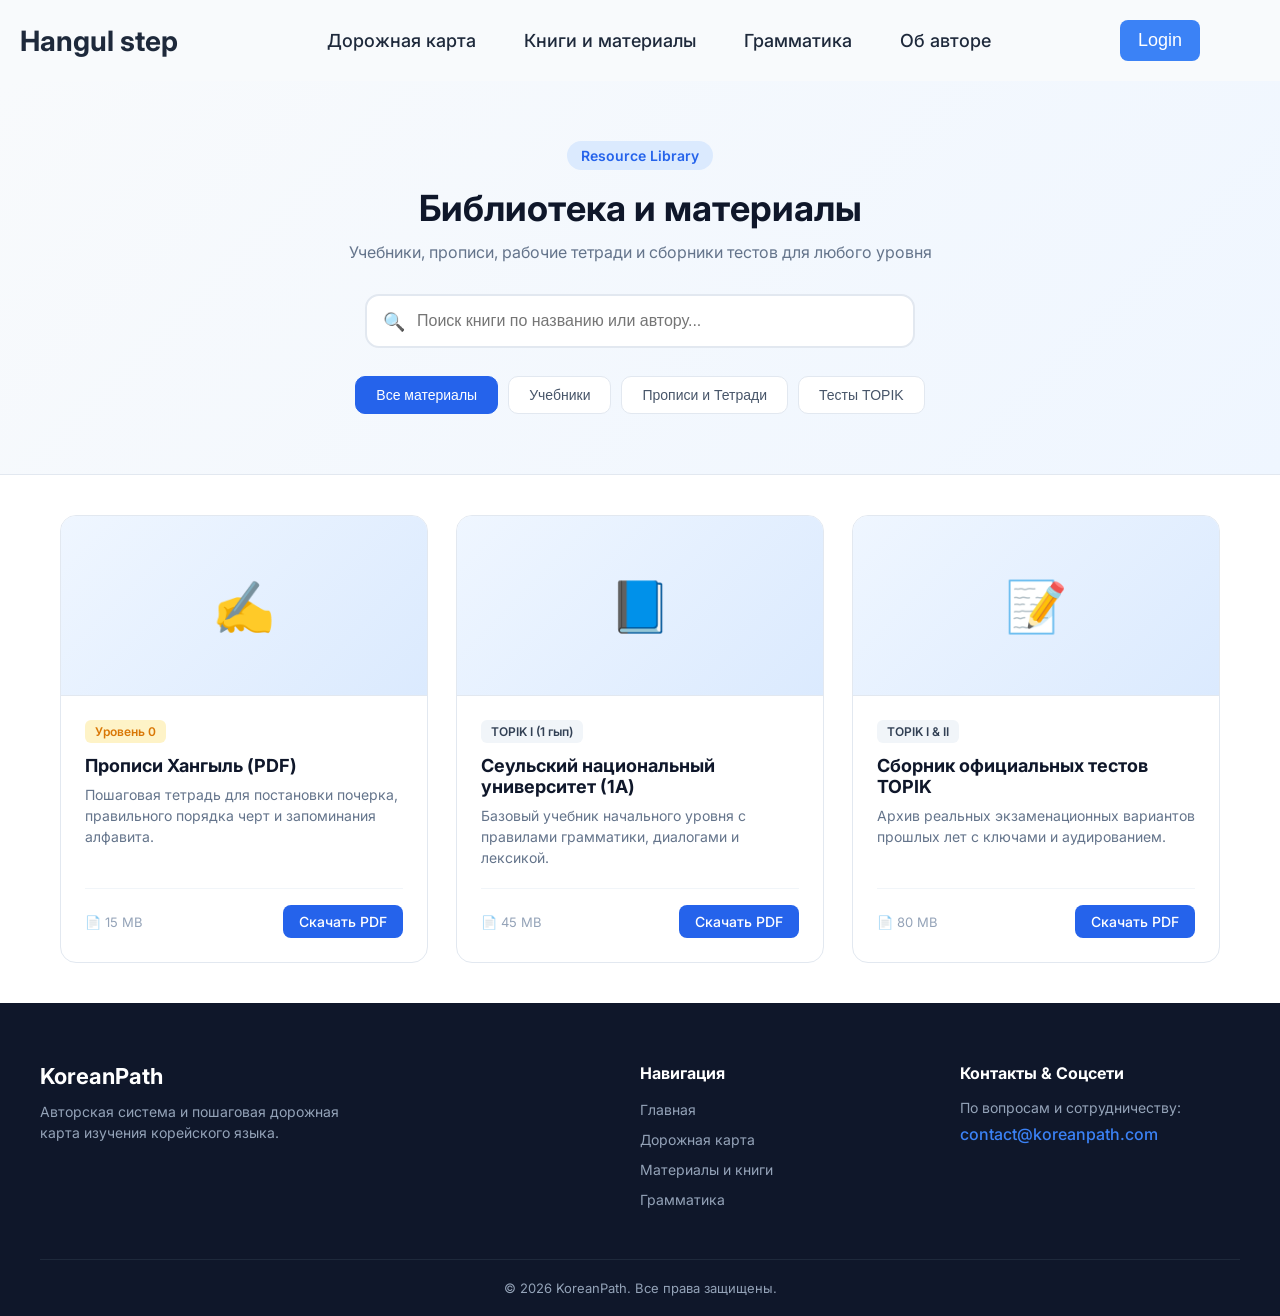
==== books.html @ 061546ad "Initial commit" ====
<!DOCTYPE html>
<html lang="en">

<head>
    <meta charset="UTF-8">
    <meta name="viewport" content="width=device-width, initial-scale=1.0">
    <link rel="stylesheet" href="cssfiles/main.css">
    <link rel="stylesheet" href="cssfiles/books.css">
    <title>Hangul Step</title>
</head>

<body>

    <!-- HEADER -->

    <header class="header">
        <div class="logo-container">
            <a href="index.html" class="logo-text">
                <h1>Hangul step</h1>
            </a>
        </div>
        <div class="nav-container">
            <nav class="navigation">
                <a href="roadmap.html" class="active">Дорожная карта</a>
                <a href="books.html">Книги и материалы</a>
                <a href="grammar.html">Грамматика</a>
                <a href="index.html#about">Об авторе</a>
            </nav>
        </div>
        <div class="instruments-container">
            <button class="login-btn" id="login-btn">Login</button>
        </div>

    </header>

    <main>
        <!-- HERO SECTION WITH FILTER -->
        <section class="books-hero">
            <div class="books-hero-container">
                <span class="hero-badge">Resource Library</span>
                <h1>Библиотека и материалы</h1>
                <p>Учебники, прописи, рабочие тетради и сборники тестов для любого уровня</p>

                <!-- SEARCH BOX -->
                <div class="search-box">
                    <input type="text" id="book-search" placeholder="Поиск книги по названию или автору...">
                    <span class="search-icon">🔍</span>
                </div>

                <!-- FILTER -->
                <div class="category-filters">
                    <button class="cat-btn active" data-category="all">Все материалы</button>
                    <button class="cat-btn" data-category="textbook">Учебники</button>
                    <button class="cat-btn" data-category="workbook">Прописи и Тетради</button>
                    <button class="cat-btn" data-category="topik">Тесты TOPIK</button>
                </div>
            </div>
        </section>

        <!-- BOOK GRID -->
        <section class="books-catalog">
            <div class="books-grid">

                <!-- BOOK 1 -->
                <div class="book-card" data-category="workbook">
                    <div class="book-cover-placeholder">
                        <span>✍️</span>
                    </div>
                    <div class="book-info">
                        <span class="level-badge badge-start">Уровень 0</span>
                        <h3>Прописи Хангыль (PDF)</h3>
                        <p>Пошаговая тетрадь для постановки почерка, правильного порядка черт и запоминания алфавита.
                        </p>
                        <div class="book-footer">
                            <span class="file-size">📄 15 MB</span>
                            <a href="#" class="btn-download">Скачать PDF</a>
                        </div>
                    </div>
                </div>

                <!-- BOOK 2 -->
                <div class="book-card" data-category="textbook">
                    <div class="book-cover-placeholder">
                        <span>📘</span>
                    </div>
                    <div class="book-info">
                        <span class="level-badge">TOPIK I (1 гып)</span>
                        <h3>Сеульский национальный университет (1A)</h3>
                        <p>Базовый учебник начального уровня с правилами грамматики, диалогами и лексикой.</p>
                        <div class="book-footer">
                            <span class="file-size">📄 45 MB</span>
                            <a href="#" class="btn-download">Скачать PDF</a>
                        </div>
                    </div>
                </div>

                <!-- BOOK 3 -->
                <div class="book-card" data-category="topik">
                    <div class="book-cover-placeholder">
                        <span>📝</span>
                    </div>
                    <div class="book-info">
                        <span class="level-badge">TOPIK I & II</span>
                        <h3>Сборник официальных тестов TOPIK</h3>
                        <p>Архив реальных экзаменационных вариантов прошлых лет с ключами и аудированием.</p>
                        <div class="book-footer">
                            <span class="file-size">📄 80 MB</span>
                            <a href="#" class="btn-download">Скачать PDF</a>
                        </div>
                    </div>
                </div>

            </div>
        </section>
    </main>



    <!-- FOOTER -->
    <footer class="footer">
        <div class="footer-container">
            <div class="footer-brand">
                <h3 class="footer-logo">KoreanPath</h3>
                <p>Авторская система и пошаговая дорожная карта изучения корейского языка.</p>
            </div>
            <div class="footer-links">
                <h4>Навигация</h4>
                <ul>
                    <li><a href="index.html">Главная</a></li>
                    <li><a href="roadmap.html">Дорожная карта</a></li>
                    <li><a href="books.html">Материалы и книги</a></li>
                    <li><a href="grammar.html">Грамматика</a></li>
                </ul>
            </div>
            <div class="footer-social">
                <h4>Контакты & Соцсети</h4>
                <p>По вопросам и сотрудничеству:</p>
                <a href="mailto:example@koreanpath.com" class="footer-email">contact@koreanpath.com</a>
            </div>
        </div>
        <div class="footer-bottom">
            <p>© 2026 KoreanPath. Все права защищены.</p>
        </div>
    </footer>

    <script src="js.files/booksjs.js"></script>
</body>

</html>
---- cssfiles/main.css ----
@import url('https://fonts.googleapis.com/css2?family=Inter:wght@400;500;600;700&display=swap');

* {
    box-sizing: border-box;
    margin: 0;
    padding: 0;
}

body {
    font-family: 'Inter', sans-serif;
    overflow-x: hidden;
}

.header {
    display: flex;
    justify-content: space-between;
    align-items: center;
    background-color: #F8FAFC;
    color: #1E293B;
    padding: 20px;
    text-align: center;
    position: sticky;
    top: 0;
    z-index: 100;
}

.logo-container .logo-text {
    text-decoration: none;
    font-size: 14px;
    font-weight: 600;
    color: #1E293B;
}

.header .nav-container {
    display: flex;
    align-items: center;
}

.header .nav-container a {
    display: inline-block;
    position: relative;
    text-decoration: none;
    color: #1E293B;
    padding: 7px 12px;
    margin-left: 20px;
    font-size: 18px;
    font-weight: 500;
    transition: color 0.3s ease;
}

.header .nav-container a:hover {
    color: #3B82F6;
}

.header .nav-container a::after {
    content: '';
    position: absolute;
    left: 0;
    bottom: -6px;
    width: 100%;
    height: 3px;
    background: #3B82F6;
    border-radius: 5px;
    transform-origin: right;
    transform: scaleX(0);
    transition: transform 0.4s ease;
}

.header .nav-container a:hover::after {
    transform: scaleX(1);
    transform-origin: left;
}

.instruments-container {
    display: flex;
    justify-content: center;
    align-items: center;
    gap: 20px;
}


.instruments-container button {
    padding: 10px 18px;
    margin-right: 60px;
    border-radius: 8px;
    border: none;
    background-color: #3B82F6;
    color: #FFFFFF;
    font-size: 18px;
    font-weight: 500;
    cursor: pointer;
    transition: all 0.3s ease;
    outline: none;
}

.instruments-container button:hover {
    background-color: #2563EB;
}

.instruments-container button:active {
    transform: scale(0.95);
}

.instruments-container select:focus-visible,
.instruments-container button:focus-visible {
    outline: 2px solid #3B82F6;
    outline-offset: 2px;
}


.footer {
    background-color: #0F172A;
    color: #94A3B8;
    padding: 60px 20px 20px;
}

.footer-container {
    max-width: 1200px;
    margin: 0 auto;
    display: grid;
    grid-template-columns: 2fr 1fr 1fr;
    gap: 40px;
    margin-bottom: 40px;
}

.footer-logo {
    color: #FFFFFF;
    font-size: 22px;
    margin-bottom: 12px;
}

.footer-brand p {
    font-size: 14px;
    line-height: 1.5;
    max-width: 320px;
}

.footer-links h4,
.footer-social h4 {
    color: #FFFFFF;
    font-size: 16px;
    margin-bottom: 16px;
}

.footer-links ul {
    list-style: none;
}

.footer-links li {
    margin-bottom: 10px;
}

.footer-links a {
    color: #94A3B8;
    text-decoration: none;
    font-size: 14px;
    transition: color 0.2s ease;
}

.footer-links a:hover {
    color: #3B82F6;
}

.footer-social p {
    font-size: 14px;
    margin-bottom: 8px;
}

.footer-email {
    color: #3B82F6;
    text-decoration: none;
    font-weight: 500;
}

.footer-bottom {
    max-width: 1200px;
    margin: 0 auto;
    padding-top: 20px;
    border-top: 1px solid #1E293B;
    text-align: center;
    font-size: 13px;
}

@media (max-width: 768px) {
    .author-container {
        flex-direction: column;
        text-align: center;
    }

    .author-image-wrapper {
        width: 100%;
        max-width: 280px;
        height: 300px;
    }

    .author-stats {
        justify-content: center;
    }

    .footer-container {
        grid-template-columns: 1fr;
        gap: 30px;
    }
}
---- cssfiles/books.css ----
.books-hero {
    background: linear-gradient(135deg, #F8FAFC 0%, #EFF6FF 100%);
    padding: 60px 20px;
    text-align: center;
    border-bottom: 1px solid #E2E8F0;
}

.books-hero-container {
    max-width: 800px;
    margin: 0 auto;
}

.hero-badge {
    display: inline-block;
    padding: 6px 14px;
    background: #DBEAFE;
    color: #2563EB;
    border-radius: 20px;
    font-size: 14px;
    font-weight: 600;
    margin-bottom: 16px;
}

.books-hero h1 {
    font-size: 36px;
    color: #0F172A;
    margin-bottom: 12px;
}

.books-hero p {
    font-size: 16px;
    color: #64748B;
    margin-bottom: 32px;
}


.search-box {
    position: relative;
    max-width: 550px;
    margin: 0 auto 28px;
}

.search-box input {
    width: 100%;
    padding: 16px 20px 16px 50px;
    font-size: 16px;
    border: 2px solid #E2E8F0;
    border-radius: 14px;
    outline: none;
    transition: all 0.2s ease;
    background: #FFFFFF;
}

.search-box input:focus {
    border-color: #2563EB;
    box-shadow: 0 4px 12px rgba(37, 99, 235, 0.1);
}

.search-icon {
    position: absolute;
    left: 18px;
    top: 50%;
    transform: translateY(-50%);
    font-size: 18px;
    color: #94A3B8;
    pointer-events: none;
}

.category-filters {
    display: flex;
    justify-content: center;
    gap: 10px;
    flex-wrap: wrap;
}

.cat-btn {
    padding: 10px 20px;
    border: 1px solid #E2E8F0;
    background: #FFFFFF;
    color: #475569;
    border-radius: 10px;
    font-size: 14px;
    font-weight: 500;
    cursor: pointer;
    transition: all 0.2s ease;
}

.cat-btn:hover {
    background: #F1F5F9;
}

.cat-btn.active {
    background: #2563EB;
    color: #FFFFFF;
    border-color: #2563EB;
}


.books-catalog {
    max-width: 1200px;
    margin: 40px auto;
    padding: 0 20px;
}

.books-grid {
    display: grid;
    grid-template-columns: repeat(auto-fill, minmax(320px, 1fr));
    gap: 28px;
}

.book-card {
    background: #FFFFFF;
    border: 1px solid #E2E8F0;
    border-radius: 16px;
    overflow: hidden;
    display: flex;
    flex-direction: column;
    transition: all 0.2s ease;
}

.book-card:hover {
    transform: translateY(-4px);
    box-shadow: 0 12px 24px rgba(0, 0, 0, 0.06);
}

.book-cover-placeholder {
    height: 180px;
    background: linear-gradient(135deg, #EFF6FF 0%, #DBEAFE 100%);
    display: flex;
    align-items: center;
    justify-content: center;
    font-size: 50px;
    border-bottom: 1px solid #E2E8F0;
}

.book-info {
    padding: 24px;
    display: flex;
    flex-direction: column;
    flex-grow: 1;
}

.level-badge {
    align-self: flex-start;
    padding: 4px 10px;
    background: #F1F5F9;
    color: #334155;
    border-radius: 6px;
    font-size: 12px;
    font-weight: 600;
    margin-bottom: 12px;
}

.level-badge.badge-start {
    background: #FEF3C7;
    color: #D97706;
}

.book-info h3 {
    font-size: 18px;
    color: #0F172A;
    margin-bottom: 8px;
}

.book-info p {
    font-size: 14px;
    color: #64748B;
    line-height: 1.5;
    margin-bottom: 20px;
    flex-grow: 1;
}

.book-footer {
    display: flex;
    align-items: center;
    justify-content: space-between;
    padding-top: 16px;
    border-top: 1px solid #F1F5F9;
}

.file-size {
    font-size: 13px;
    color: #94A3B8;
}

.btn-download {
    padding: 8px 16px;
    background: #2563EB;
    color: #FFFFFF;
    text-decoration: none;
    border-radius: 8px;
    font-size: 14px;
    font-weight: 500;
    transition: background 0.2s ease;
}

.btn-download:hover {
    background: #1D4ED8;
}

@media (max-width: 640px) {
    .books-hero h1 {
        font-size: 28px;
    }

    .books-grid {
        grid-template-columns: 1fr;
    }
}
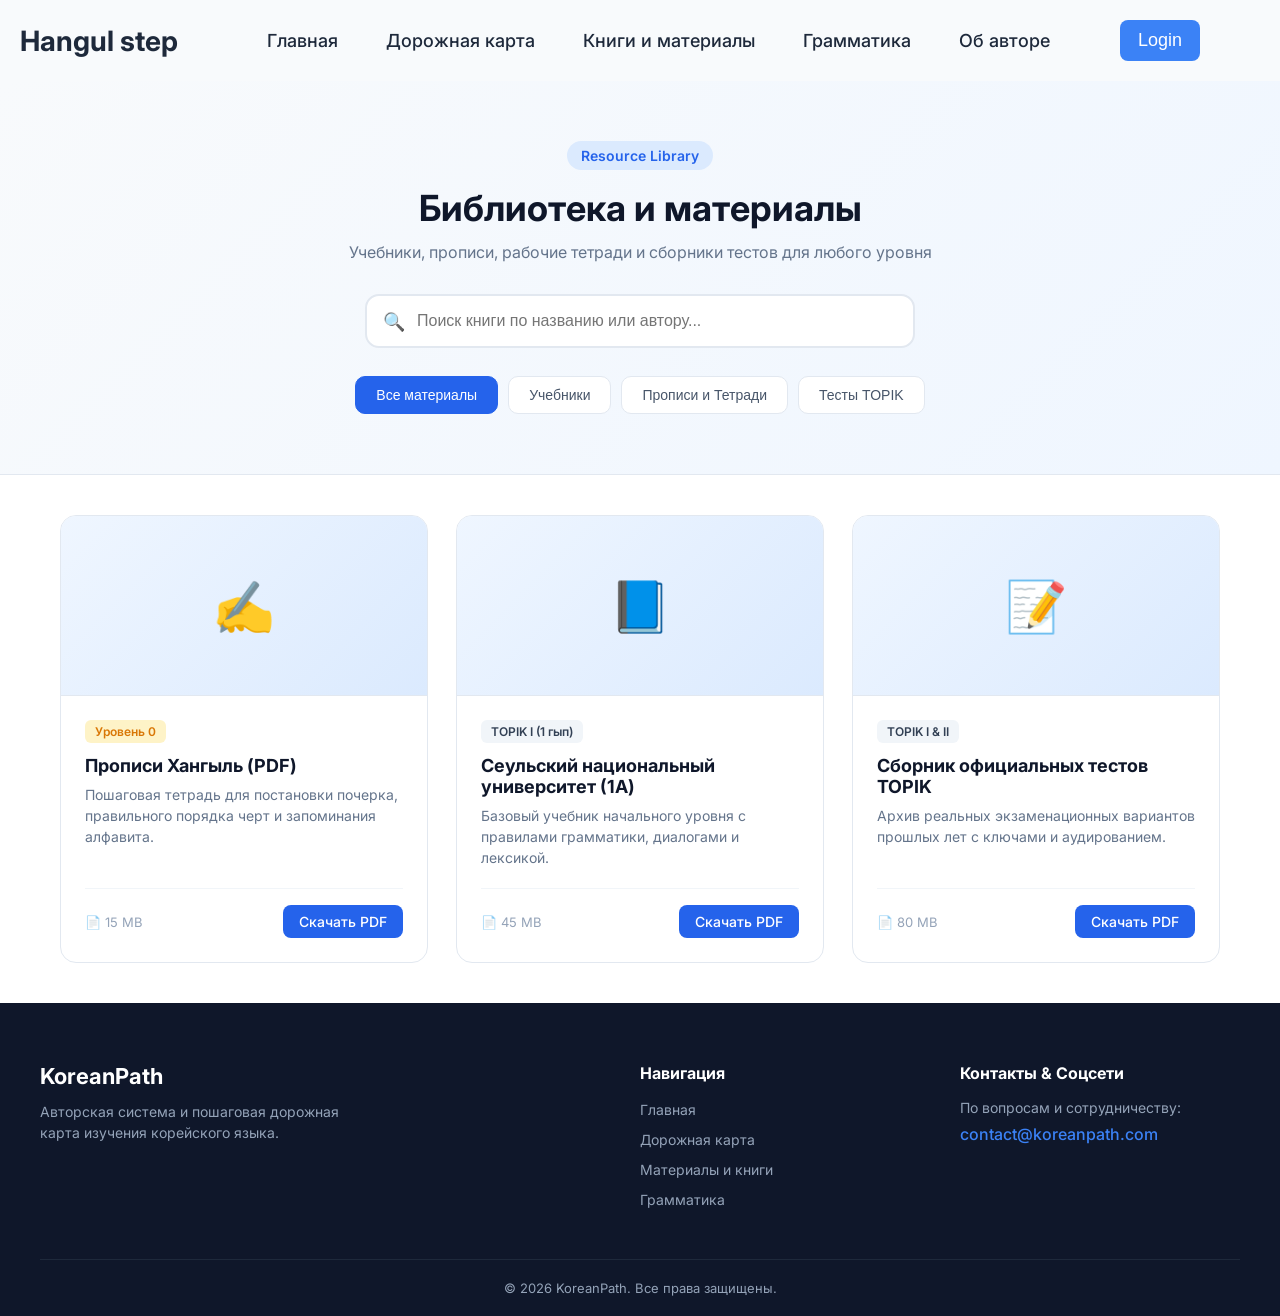
==== commit bca8da8d: "Add button in books section" ====
--- a/books.html
+++ b/books.html
@@ -21,6 +21,7 @@
         </div>
         <div class="nav-container">
             <nav class="navigation">
+                <a href="index.html">Главная</a>
                 <a href="roadmap.html" class="active">Дорожная карта</a>
                 <a href="books.html">Книги и материалы</a>
                 <a href="grammar.html">Грамматика</a>
